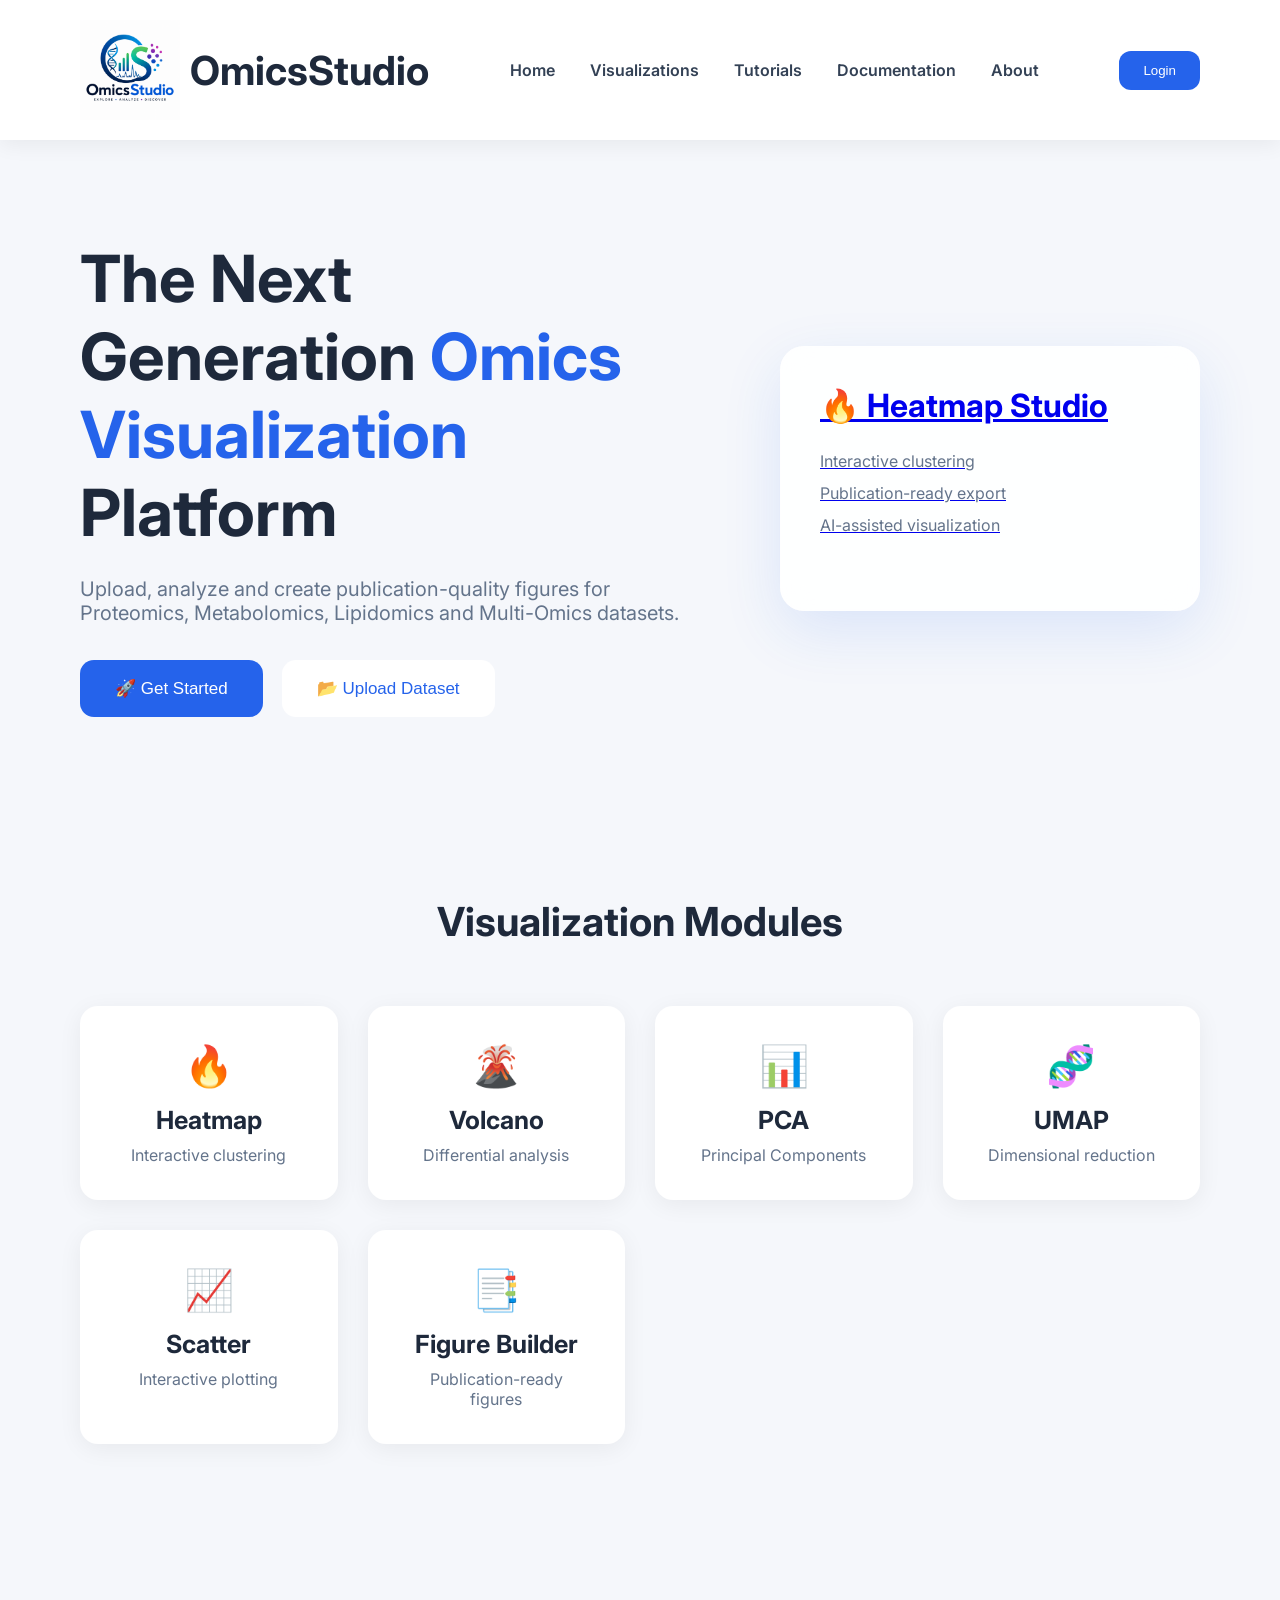
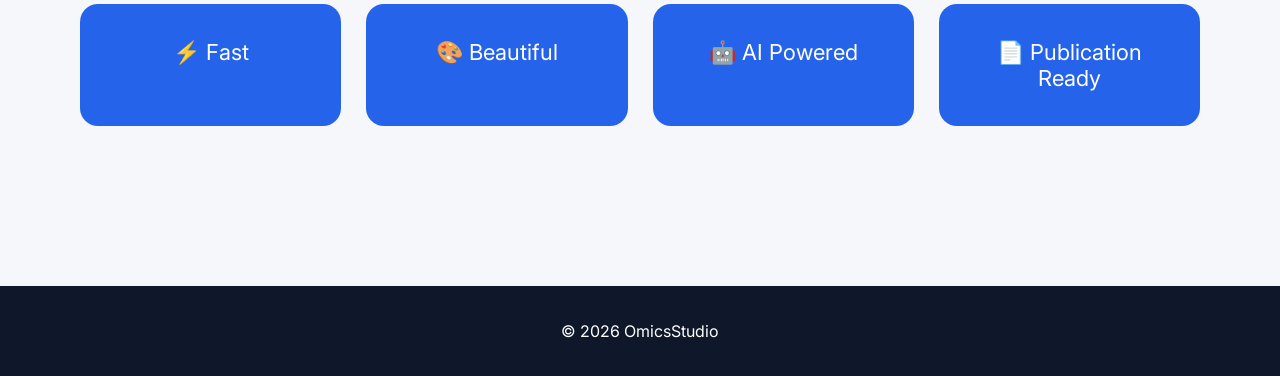
==== index.html @ daa8c95d "Build OmicsStudio heatmap platform" ====
<!DOCTYPE html>
<html lang="en">

<head>

    <meta charset="UTF-8">

    <meta name="viewport" content="width=device-width, initial-scale=1.0">

    <title>OmicsStudio</title>

    <!-- Font -->

    <link rel="preconnect" href="https://fonts.googleapis.com">

    <link rel="preconnect" href="https://fonts.gstatic.com" crossorigin>

    <link href="https://fonts.googleapis.com/css2?family=Inter:wght@300;400;500;600;700;800&display=swap" rel="stylesheet">

    <!-- CSS -->

    <link rel="stylesheet" href="css/main.css">

</head>

<body>

<!-- ================= NAVBAR ================= -->

<header>

    <div class="logo">
    <img src="assets/logos/logo.png" alt="OmicsStudio">
    <span>OmicsStudio</span>
</div>

    <nav>

        <a href="#">Home</a>

        <a href="#">Visualizations</a>

        <a href="#">Tutorials</a>

        <a href="#">Documentation</a>

        <a href="#">About</a>

    </nav>

    <div class="nav-buttons">

        <button class="login">Login</button>

    </div>

</header>


<!-- ================= HERO ================= -->

<section class="hero">

    <div class="hero-left">

        <h1>

            The Next Generation

            <span>Omics Visualization</span>

            Platform

        </h1>

        <p>

            Upload, analyze and create publication-quality figures
            for Proteomics, Metabolomics, Lipidomics and Multi-Omics
            datasets.

        </p>

        <div class="hero-buttons">

            <button class="primary">

                🚀 Get Started

            </button>

            <button class="secondary">

                📂 Upload Dataset

            </button>

        </div>

    </div>

        <a href="pages/heatmap.html" class="hero-card">

    <h2>

        🔥 Heatmap Studio

    </h2>

    <p>

        Interactive clustering

        <br>
        Publication-ready export

        <br>
        AI-assisted visualization

    </p>

</a>

    </div>

</section>


<!-- ================= MODULES ================= -->

<section class="modules">

<h2>

Visualization Modules

</h2>

<div class="grid">

<div class="module">

🔥

<h3>Heatmap</h3>

<p>

Interactive clustering

</p>

</div>

<div class="module">

🌋

<h3>Volcano</h3>

<p>

Differential analysis

</p>

</div>

<div class="module">

📊

<h3>PCA</h3>

<p>

Principal Components

</p>

</div>

<div class="module">

🧬

<h3>UMAP</h3>

<p>

Dimensional reduction

</p>

</div>

<div class="module">

📈

<h3>Scatter</h3>

<p>

Interactive plotting

</p>

</div>

<div class="module">

📑

<h3>Figure Builder</h3>

<p>

Publication-ready figures

</p>

</div>

</div>

</section>


<!-- ================= FEATURES ================= -->

<section class="features">

<div class="feature">

⚡ Fast

</div>

<div class="feature">

🎨 Beautiful

</div>

<div class="feature">

🤖 AI Powered

</div>

<div class="feature">

📄 Publication Ready

</div>

</section>


<!-- ================= FOOTER ================= -->

<footer>

© 2026 OmicsStudio

</footer>

<script src="js/core/app.js"></script>

</body>

</html>
---- css/main.css ----
*{

margin:0;

padding:0;

box-sizing:border-box;

}

body{

font-family:'Inter',sans-serif;

background:#f5f7fb;

color:#1e293b;

}

header{

display:flex;

justify-content:space-between;

align-items:center;

padding:20px 80px;

background:white;

box-shadow:0 5px 20px rgba(0,0,0,.06);

position:sticky;

top:0;

z-index:999;

}

.logo {
    display: flex;
    align-items: center;
    gap: 10px;
    font-size: 40px;
    font-weight: 700;
}

.logo img {
    width: 100px;
    height: 100px;
    object-fit: contain;
}

nav{

display:flex;

gap:35px;

}

nav a{

text-decoration:none;

color:#334155;

font-weight:600;

}

nav a:hover{

color:#2563eb;

}

.login{

background:#2563eb;

color:white;

border:none;

padding:12px 24px;

border-radius:12px;

cursor:pointer;

}

.hero{

display:flex;

justify-content:space-between;

align-items:center;

padding:100px 80px;

}

.hero-left{

width:55%;

}

.hero-left h1{

font-size:65px;

line-height:1.2;

margin-bottom:25px;

}

.hero-left span{

color:#2563eb;

}

.hero-left p{

font-size:20px;

color:#64748b;

margin-bottom:35px;

}

.hero-buttons button{

padding:18px 35px;

margin-right:15px;

border:none;

border-radius:14px;

cursor:pointer;

font-size:17px;

}

.primary{

background:#2563eb;

color:white;

}

.secondary{

background:white;

border:2px solid #2563eb;

color:#2563eb;

}

/* ===========================
   HERO CARD
=========================== */

.hero-card{

    width:420px;

    padding:40px;

    border-radius:24px;

    background:rgba(255,255,255,.9);

    backdrop-filter:blur(15px);

    box-shadow:
        0 20px 60px rgba(37,99,235,.12);

    transition:.35s;

}

.hero-card:hover{

    transform:translateY(-8px);

    box-shadow:
        0 30px 70px rgba(37,99,235,.20);

}

.hero-card h2{

    font-size:32px;

    margin-bottom:20px;

}

.hero-card p{

    color:#64748b;

    line-height:2;

    margin-bottom:30px;

}

.hero-card .primary{

    display:inline-block;

    text-decoration:none;

    padding:14px 24px;

}



/******

*********************/

.modules{

padding:80px;

}

.modules h2{

text-align:center;

font-size:40px;

margin-bottom:60px;

}

.grid{

display:grid;

grid-template-columns:repeat(auto-fit,minmax(250px,1fr));

gap:30px;

}

.module{

background:white;

padding:35px;

border-radius:18px;

text-align:center;

font-size:40px;

box-shadow:0 5px 25px rgba(0,0,0,.06);

transition:.3s;

cursor:pointer;

}

.module:hover{

transform:translateY(-10px);

}

.module h3{

font-size:25px;

margin-top:15px;

}

.module p{

font-size:16px;

color:#64748b;

margin-top:10px;

}

.features{

display:grid;

grid-template-columns:repeat(4,1fr);

padding:80px;

gap:25px;

}

.feature{

background:#2563eb;

color:white;

padding:35px;

text-align:center;

font-size:22px;

border-radius:18px;

}

footer{

padding:35px;

text-align:center;

background:#0f172a;

color:white;

margin-top:80px;

}

.dashboard{

display:grid;

grid-template-columns:340px 1fr;

gap:30px;

margin-top:40px;

}

.left-panel{

display:flex;

flex-direction:column;

gap:25px;

}

.right-panel{

display:flex;

flex-direction:column;

gap:25px;

}

.card{

background:white;

padding:25px;

border-radius:18px;

box-shadow:0 10px 30px rgba(0,0,0,.08);

}

.card h2{

margin-bottom:20px;

}

.upload-area{

border:2px dashed #cbd5e1;

padding:35px;

border-radius:16px;

text-align:center;

}

.upload-icon{

font-size:60px;

margin-bottom:15px;

}

.upload-area input{

margin:20px 0;

width:100%;

}

.demo-btn{

margin-top:20px;

width:100%;

}

.recent-list{

list-style:none;

}

.recent-list li{

padding:12px;

border-bottom:1px solid #e5e7eb;

color:#475569;

}

.dataset-info{

display:grid;

grid-template-columns:repeat(4,1fr);

gap:20px;

text-align:center;

}

.dataset-info div{

background:#f8fafc;

padding:20px;

border-radius:12px;

}

.preview-table {
    width: 100%;
    max-height: 500px;
    overflow-y: auto;
    overflow-x: auto;
    border: 1px solid #e2e8f0;
    border-radius: 10px;
}

.preview-table table {
    width: max-content;
    min-width: 100%;
    border-collapse: collapse;
}

.preview-table th,
.preview-table td {
    padding: 10px 14px;
    white-space: nowrap;
    border-bottom: 1px solid #e2e8f0;
}

.preview-table th {
    position: sticky;
    top: 0;
    background: white;
    z-index: 2;
}

.continue-section{
    margin-top:30px;
    display:flex;
    justify-content:flex-end;
}

.generate-btn{
    background:#2563eb;
    color:white;
    border:none;
    padding:16px 35px;
    border-radius:12px;
    cursor:pointer;
    font-size:18px;
    font-weight:600;
    transition:.3s;
}

.generate-btn:hover{
    background:#1d4ed8;
}

.heatmap-card{
    margin-top:30px;
}

#heatmapPlot{
    width:100%;
    height:700px;
}

.builder{

display:grid;

grid-template-columns:320px 1fr;

gap:30px;

padding:40px 60px;

}

.left-tools{

display:flex;

flex-direction:column;

gap:20px;

}

.tool-card{

background:white;

padding:20px;

border-radius:16px;

box-shadow:0 5px 20px rgba(0,0,0,.08);

}

.tool-card h3{

margin-bottom:15px;

}

.tool-card select{

width:100%;

padding:12px;

border-radius:10px;

border:1px solid #d1d5db;

}

.tool-card button{

margin-top:10px;

padding:10px 18px;

border:none;

background:#2563eb;

color:white;

border-radius:10px;

cursor:pointer;

margin-right:8px;

}

.viewer{

background:white;

border-radius:20px;

box-shadow:0 5px 25px rgba(0,0,0,.08);

overflow:hidden;

}

.viewer-toolbar{

display:flex;

gap:10px;

padding:15px;

background:#f8fafc;

border-bottom:1px solid #e5e7eb;

}

.viewer-toolbar button{

padding:10px 18px;

border:none;

background:#2563eb;

color:white;

border-radius:8px;

cursor:pointer;

}

#heatmapViewer{

height:850px;

display:flex;

align-items:center;

justify-content:center;

font-size:28px;

color:#94a3b8;

}

.paste-section {
    margin-top: 20px;
    text-align: center;
}

.paste-section p {
    color: #64748b;
    margin-bottom: 10px;
}

#pasteData {
    width: 100%;
    min-height: 180px;
    padding: 14px;
    border: 1px solid #cbd5e1;
    border-radius: 10px;
    resize: vertical;
    font-family: monospace;
    font-size: 14px;
    box-sizing: border-box;
}

#loadPasteBtn {
    margin-top: 12px;
    padding: 10px 18px;
    border: none;
    border-radius: 8px;
    cursor: pointer;
}

#heatmapPlot {
    width: 50%;
    margin: 0 Center;
}

/* =======================================
   COLOR PALETTE SELECTOR
======================================= */

.palette-selector {
    display: flex;
    align-items: center;
    gap: 8px;
}


.palette-dropdown {
    position: relative;
    width: 220px;
}


.palette-selected {
    width: 100%;
    height: 36px;

    display: flex;
    align-items: center;
    gap: 10px;

    padding: 5px 10px;

    background: white;

    border: 1px solid #ccc;
    border-radius: 6px;

    cursor: pointer;

    font-size: 13px;
}


.palette-selected:hover {
    border-color: #888;
}


.palette-arrow {
    margin-left: auto;
    font-size: 10px;
}


.palette-preview {
    width: 70px;
    height: 14px;

    display: inline-block;

    border-radius: 3px;

    flex-shrink: 0;
}


.palette-menu {
    position: absolute;

    top: calc(100% + 4px);
    left: 0;

    width: 260px;

    max-height: 400px;

    overflow-y: auto;

    background: white;

    border: 1px solid #ccc;

    border-radius: 7px;

    box-shadow:
        0 6px 20px rgba(0,0,0,0.15);

    padding: 6px;

    z-index: 9999;

    display: none;
}


.palette-menu.show {
    display: block;
}


.palette-group-title {
    font-size: 11px;

    font-weight: 600;

    color: #777;

    padding:
        8px
        8px
        5px;

    text-transform: uppercase;
}


.palette-option {
    display: flex;

    align-items: center;

    gap: 10px;

    padding: 7px 8px;

    border-radius: 5px;

    cursor: pointer;

    font-size: 13px;
}


.palette-option:hover {
    background: #f2f2f2;
}


/* =======================================
   PALETTE COLORS
======================================= */

.palette-RdBu {
    background:
        linear-gradient(
            to right,
            #67001f,
            #f7f7f7,
            #053061
        );
}


.palette-RdYlBu {
    background:
        linear-gradient(
            to right,
            #d73027,
            #ffffbf,
            #2166ac
        );
}


.palette-BlueYellowRed {
    background:
        linear-gradient(
            to right,
            #0066ff,
            #ffff00,
            #ff0000
        );
}


.palette-PurpleYellowGreen {
    background:
        linear-gradient(
            to right,
            #7b2cff,
            #ffff00,
            #00a651
        );
}


.palette-BlueOrange {
    background:
        linear-gradient(
            to right,
            #0057ff,
            #ffffff,
            #ff4500
        );
}


.palette-PinkGreen {
    background:
        linear-gradient(
            to right,
            #d000ff,
            #ffffff,
            #00a651
        );
}


.palette-RedCyan {
    background:
        linear-gradient(
            to right,
            #e60000,
            #ffffff,
            #00a6a6
        );
}


.palette-MagentaGreen {
    background:
        linear-gradient(
            to right,
            #cc00ff,
            #ffffff,
            #00aa00
        );
}


.palette-TealOrange {
    background:
        linear-gradient(
            to right,
            #008c95,
            #ffffff,
            #ff6600
        );
}


.palette-VioletOrange {
    background:
        linear-gradient(
            to right,
            #5e00ff,
            #ffffff,
            #ff4500
        );
}


.palette-Viridis {
    background:
        linear-gradient(
            to right,
            #440154,
            #21918c,
            #fde725
        );
}


.palette-Plasma {
    background:
        linear-gradient(
            to right,
            #0d0887,
            #cc4778,
            #f0f921
        );
}


.palette-Inferno {
    background:
        linear-gradient(
            to right,
            #000004,
            #bc3754,
            #fcffa4
        );
}


.palette-Magma {
    background:
        linear-gradient(
            to right,
            #000004,
            #b73779,
            #fcfdbf
        );
}


.palette-Cividis {
    background:
        linear-gradient(
            to right,
            #00204c,
            #7c7b78,
            #fee838
        );
}
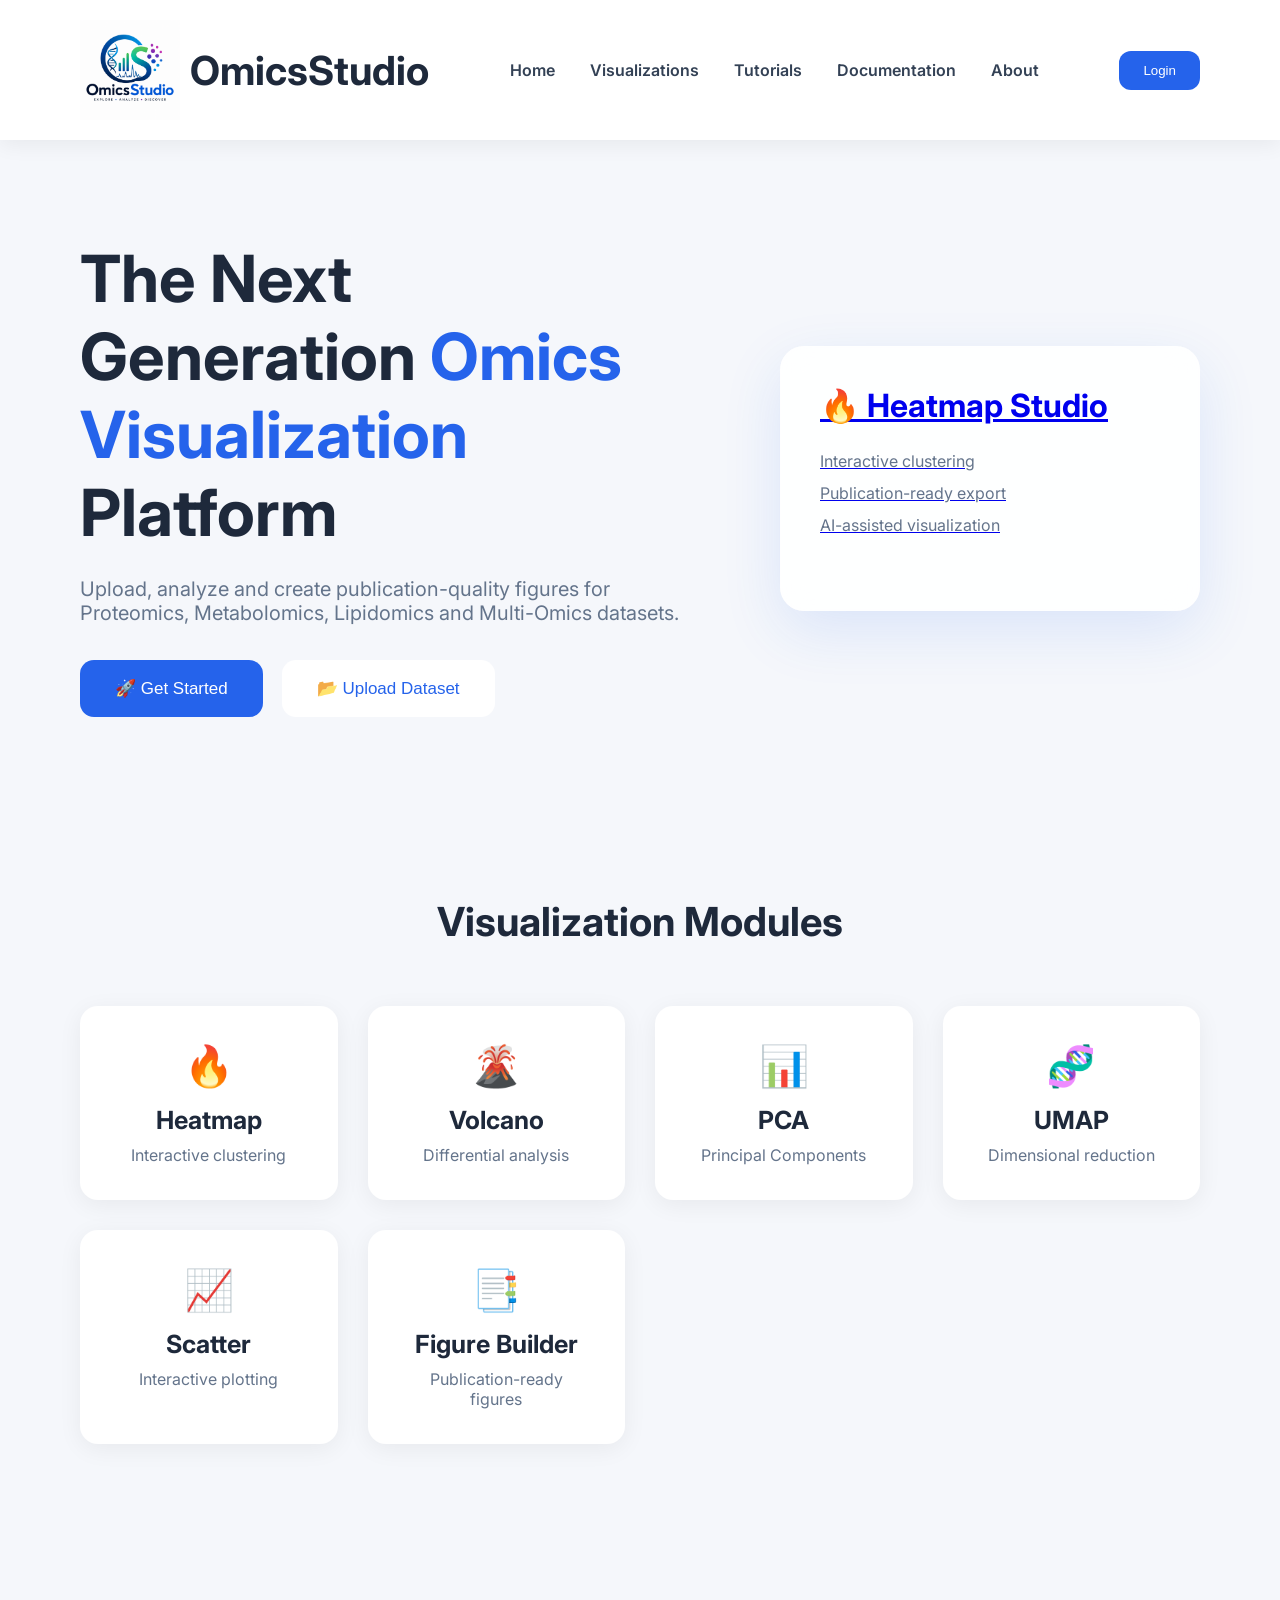
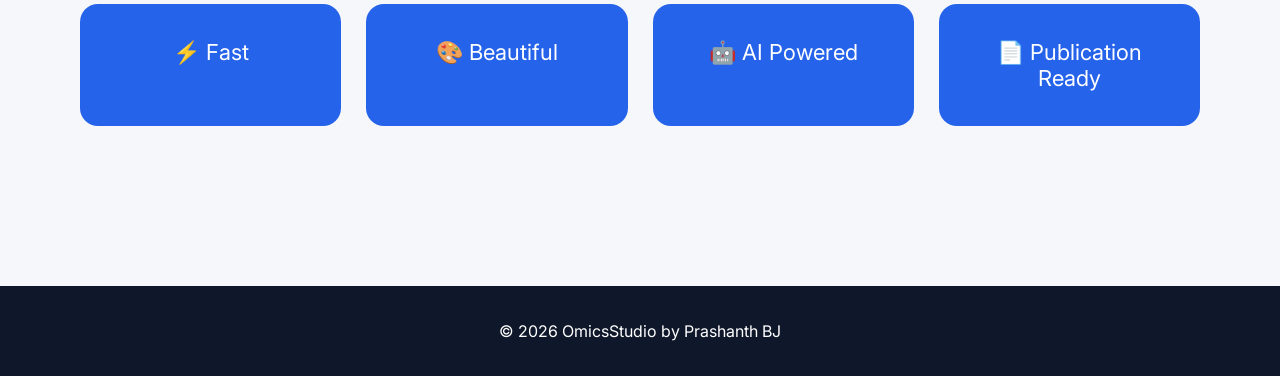
==== commit f2425c44: "Update index.html" ====
--- a/index.html
+++ b/index.html
@@ -1,273 +1,273 @@
-<!DOCTYPE html>
-<html lang="en">
-
-<head>
-
-    <meta charset="UTF-8">
-
-    <meta name="viewport" content="width=device-width, initial-scale=1.0">
-
-    <title>OmicsStudio</title>
-
-    <!-- Font -->
-
-    <link rel="preconnect" href="https://fonts.googleapis.com">
-
-    <link rel="preconnect" href="https://fonts.gstatic.com" crossorigin>
-
-    <link href="https://fonts.googleapis.com/css2?family=Inter:wght@300;400;500;600;700;800&display=swap" rel="stylesheet">
-
-    <!-- CSS -->
-
-    <link rel="stylesheet" href="css/main.css">
-
-</head>
-
-<body>
-
-<!-- ================= NAVBAR ================= -->
-
-<header>
-
-    <div class="logo">
-    <img src="assets/logos/logo.png" alt="OmicsStudio">
-    <span>OmicsStudio</span>
-</div>
-
-    <nav>
-
-        <a href="#">Home</a>
-
-        <a href="#">Visualizations</a>
-
-        <a href="#">Tutorials</a>
-
-        <a href="#">Documentation</a>
-
-        <a href="#">About</a>
-
-    </nav>
-
-    <div class="nav-buttons">
-
-        <button class="login">Login</button>
-
-    </div>
-
-</header>
-
-
-<!-- ================= HERO ================= -->
-
-<section class="hero">
-
-    <div class="hero-left">
-
-        <h1>
-
-            The Next Generation
-
-            <span>Omics Visualization</span>
-
-            Platform
-
-        </h1>
-
-        <p>
-
-            Upload, analyze and create publication-quality figures
-            for Proteomics, Metabolomics, Lipidomics and Multi-Omics
-            datasets.
-
-        </p>
-
-        <div class="hero-buttons">
-
-            <button class="primary">
-
-                🚀 Get Started
-
-            </button>
-
-            <button class="secondary">
-
-                📂 Upload Dataset
-
-            </button>
-
-        </div>
-
-    </div>
-
-        <a href="pages/heatmap.html" class="hero-card">
-
-    <h2>
-
-        🔥 Heatmap Studio
-
-    </h2>
-
-    <p>
-
-        Interactive clustering
-
-        <br>
-        Publication-ready export
-
-        <br>
-        AI-assisted visualization
-
-    </p>
-
-</a>
-
-    </div>
-
-</section>
-
-
-<!-- ================= MODULES ================= -->
-
-<section class="modules">
-
-<h2>
-
-Visualization Modules
-
-</h2>
-
-<div class="grid">
-
-<div class="module">
-
-🔥
-
-<h3>Heatmap</h3>
-
-<p>
-
-Interactive clustering
-
-</p>
-
-</div>
-
-<div class="module">
-
-🌋
-
-<h3>Volcano</h3>
-
-<p>
-
-Differential analysis
-
-</p>
-
-</div>
-
-<div class="module">
-
-📊
-
-<h3>PCA</h3>
-
-<p>
-
-Principal Components
-
-</p>
-
-</div>
-
-<div class="module">
-
-🧬
-
-<h3>UMAP</h3>
-
-<p>
-
-Dimensional reduction
-
-</p>
-
-</div>
-
-<div class="module">
-
-📈
-
-<h3>Scatter</h3>
-
-<p>
-
-Interactive plotting
-
-</p>
-
-</div>
-
-<div class="module">
-
-📑
-
-<h3>Figure Builder</h3>
-
-<p>
-
-Publication-ready figures
-
-</p>
-
-</div>
-
-</div>
-
-</section>
-
-
-<!-- ================= FEATURES ================= -->
-
-<section class="features">
-
-<div class="feature">
-
-⚡ Fast
-
-</div>
-
-<div class="feature">
-
-🎨 Beautiful
-
-</div>
-
-<div class="feature">
-
-🤖 AI Powered
-
-</div>
-
-<div class="feature">
-
-📄 Publication Ready
-
-</div>
-
-</section>
-
-
-<!-- ================= FOOTER ================= -->
-
-<footer>
-
-© 2026 OmicsStudio
-
-</footer>
-
-<script src="js/core/app.js"></script>
-
-</body>
-
-</html>+<!DOCTYPE html>
+<html lang="en">
+
+<head>
+
+    <meta charset="UTF-8">
+
+    <meta name="viewport" content="width=device-width, initial-scale=1.0">
+
+    <title>OmicsStudio</title>
+
+    <!-- Font -->
+
+    <link rel="preconnect" href="https://fonts.googleapis.com">
+
+    <link rel="preconnect" href="https://fonts.gstatic.com" crossorigin>
+
+    <link href="https://fonts.googleapis.com/css2?family=Inter:wght@300;400;500;600;700;800&display=swap" rel="stylesheet">
+
+    <!-- CSS -->
+
+    <link rel="stylesheet" href="css/main.css">
+
+</head>
+
+<body>
+
+<!-- ================= NAVBAR ================= -->
+
+<header>
+
+    <div class="logo">
+    <img src="assets/logos/logo.png" alt="OmicsStudio">
+    <span>OmicsStudio</span>
+</div>
+
+    <nav>
+
+        <a href="#">Home</a>
+
+        <a href="#">Visualizations</a>
+
+        <a href="#">Tutorials</a>
+
+        <a href="#">Documentation</a>
+
+        <a href="#">About</a>
+
+    </nav>
+
+    <div class="nav-buttons">
+
+        <button class="login">Login</button>
+
+    </div>
+
+</header>
+
+
+<!-- ================= HERO ================= -->
+
+<section class="hero">
+
+    <div class="hero-left">
+
+        <h1>
+
+            The Next Generation
+
+            <span>Omics Visualization</span>
+
+            Platform
+
+        </h1>
+
+        <p>
+
+            Upload, analyze and create publication-quality figures
+            for Proteomics, Metabolomics, Lipidomics and Multi-Omics
+            datasets.
+
+        </p>
+
+        <div class="hero-buttons">
+
+            <button class="primary">
+
+                🚀 Get Started
+
+            </button>
+
+            <button class="secondary">
+
+                📂 Upload Dataset
+
+            </button>
+
+        </div>
+
+    </div>
+
+        <a href="pages/heatmap.html" class="hero-card">
+
+    <h2>
+
+        🔥 Heatmap Studio
+
+    </h2>
+
+    <p>
+
+        Interactive clustering
+
+        <br>
+        Publication-ready export
+
+        <br>
+        AI-assisted visualization
+
+    </p>
+
+</a>
+
+    </div>
+
+</section>
+
+
+<!-- ================= MODULES ================= -->
+
+<section class="modules">
+
+<h2>
+
+Visualization Modules
+
+</h2>
+
+<div class="grid">
+
+<div class="module">
+
+🔥
+
+<h3>Heatmap</h3>
+
+<p>
+
+Interactive clustering
+
+</p>
+
+</div>
+
+<div class="module">
+
+🌋
+
+<h3>Volcano</h3>
+
+<p>
+
+Differential analysis
+
+</p>
+
+</div>
+
+<div class="module">
+
+📊
+
+<h3>PCA</h3>
+
+<p>
+
+Principal Components
+
+</p>
+
+</div>
+
+<div class="module">
+
+🧬
+
+<h3>UMAP</h3>
+
+<p>
+
+Dimensional reduction
+
+</p>
+
+</div>
+
+<div class="module">
+
+📈
+
+<h3>Scatter</h3>
+
+<p>
+
+Interactive plotting
+
+</p>
+
+</div>
+
+<div class="module">
+
+📑
+
+<h3>Figure Builder</h3>
+
+<p>
+
+Publication-ready figures
+
+</p>
+
+</div>
+
+</div>
+
+</section>
+
+
+<!-- ================= FEATURES ================= -->
+
+<section class="features">
+
+<div class="feature">
+
+⚡ Fast
+
+</div>
+
+<div class="feature">
+
+🎨 Beautiful
+
+</div>
+
+<div class="feature">
+
+🤖 AI Powered
+
+</div>
+
+<div class="feature">
+
+📄 Publication Ready
+
+</div>
+
+</section>
+
+
+<!-- ================= FOOTER ================= -->
+
+<footer>
+
+© 2026 OmicsStudio by Prashanth BJ
+
+</footer>
+
+<script src="js/core/app.js"></script>
+
+</body>
+
+</html>
--- a/css/main.css
+++ b/css/main.css
@@ -1,1001 +1,1001 @@
-*{
-
-margin:0;
-
-padding:0;
-
-box-sizing:border-box;
-
-}
-
-body{
-
-font-family:'Inter',sans-serif;
-
-background:#f5f7fb;
-
-color:#1e293b;
-
-}
-
-header{
-
-display:flex;
-
-justify-content:space-between;
-
-align-items:center;
-
-padding:20px 80px;
-
-background:white;
-
-box-shadow:0 5px 20px rgba(0,0,0,.06);
-
-position:sticky;
-
-top:0;
-
-z-index:999;
-
-}
-
-.logo {
-    display: flex;
-    align-items: center;
-    gap: 10px;
-    font-size: 40px;
-    font-weight: 700;
-}
-
-.logo img {
-    width: 100px;
-    height: 100px;
-    object-fit: contain;
-}
-
-nav{
-
-display:flex;
-
-gap:35px;
-
-}
-
-nav a{
-
-text-decoration:none;
-
-color:#334155;
-
-font-weight:600;
-
-}
-
-nav a:hover{
-
-color:#2563eb;
-
-}
-
-.login{
-
-background:#2563eb;
-
-color:white;
-
-border:none;
-
-padding:12px 24px;
-
-border-radius:12px;
-
-cursor:pointer;
-
-}
-
-.hero{
-
-display:flex;
-
-justify-content:space-between;
-
-align-items:center;
-
-padding:100px 80px;
-
-}
-
-.hero-left{
-
-width:55%;
-
-}
-
-.hero-left h1{
-
-font-size:65px;
-
-line-height:1.2;
-
-margin-bottom:25px;
-
-}
-
-.hero-left span{
-
-color:#2563eb;
-
-}
-
-.hero-left p{
-
-font-size:20px;
-
-color:#64748b;
-
-margin-bottom:35px;
-
-}
-
-.hero-buttons button{
-
-padding:18px 35px;
-
-margin-right:15px;
-
-border:none;
-
-border-radius:14px;
-
-cursor:pointer;
-
-font-size:17px;
-
-}
-
-.primary{
-
-background:#2563eb;
-
-color:white;
-
-}
-
-.secondary{
-
-background:white;
-
-border:2px solid #2563eb;
-
-color:#2563eb;
-
-}
-
-/* ===========================
-   HERO CARD
-=========================== */
-
-.hero-card{
-
-    width:420px;
-
-    padding:40px;
-
-    border-radius:24px;
-
-    background:rgba(255,255,255,.9);
-
-    backdrop-filter:blur(15px);
-
-    box-shadow:
-        0 20px 60px rgba(37,99,235,.12);
-
-    transition:.35s;
-
-}
-
-.hero-card:hover{
-
-    transform:translateY(-8px);
-
-    box-shadow:
-        0 30px 70px rgba(37,99,235,.20);
-
-}
-
-.hero-card h2{
-
-    font-size:32px;
-
-    margin-bottom:20px;
-
-}
-
-.hero-card p{
-
-    color:#64748b;
-
-    line-height:2;
-
-    margin-bottom:30px;
-
-}
-
-.hero-card .primary{
-
-    display:inline-block;
-
-    text-decoration:none;
-
-    padding:14px 24px;
-
-}
-
-
-
-/******
-
-*********************/
-
-.modules{
-
-padding:80px;
-
-}
-
-.modules h2{
-
-text-align:center;
-
-font-size:40px;
-
-margin-bottom:60px;
-
-}
-
-.grid{
-
-display:grid;
-
-grid-template-columns:repeat(auto-fit,minmax(250px,1fr));
-
-gap:30px;
-
-}
-
-.module{
-
-background:white;
-
-padding:35px;
-
-border-radius:18px;
-
-text-align:center;
-
-font-size:40px;
-
-box-shadow:0 5px 25px rgba(0,0,0,.06);
-
-transition:.3s;
-
-cursor:pointer;
-
-}
-
-.module:hover{
-
-transform:translateY(-10px);
-
-}
-
-.module h3{
-
-font-size:25px;
-
-margin-top:15px;
-
-}
-
-.module p{
-
-font-size:16px;
-
-color:#64748b;
-
-margin-top:10px;
-
-}
-
-.features{
-
-display:grid;
-
-grid-template-columns:repeat(4,1fr);
-
-padding:80px;
-
-gap:25px;
-
-}
-
-.feature{
-
-background:#2563eb;
-
-color:white;
-
-padding:35px;
-
-text-align:center;
-
-font-size:22px;
-
-border-radius:18px;
-
-}
-
-footer{
-
-padding:35px;
-
-text-align:center;
-
-background:#0f172a;
-
-color:white;
-
-margin-top:80px;
-
-}
-
-.dashboard{
-
-display:grid;
-
-grid-template-columns:340px 1fr;
-
-gap:30px;
-
-margin-top:40px;
-
-}
-
-.left-panel{
-
-display:flex;
-
-flex-direction:column;
-
-gap:25px;
-
-}
-
-.right-panel{
-
-display:flex;
-
-flex-direction:column;
-
-gap:25px;
-
-}
-
-.card{
-
-background:white;
-
-padding:25px;
-
-border-radius:18px;
-
-box-shadow:0 10px 30px rgba(0,0,0,.08);
-
-}
-
-.card h2{
-
-margin-bottom:20px;
-
-}
-
-.upload-area{
-
-border:2px dashed #cbd5e1;
-
-padding:35px;
-
-border-radius:16px;
-
-text-align:center;
-
-}
-
-.upload-icon{
-
-font-size:60px;
-
-margin-bottom:15px;
-
-}
-
-.upload-area input{
-
-margin:20px 0;
-
-width:100%;
-
-}
-
-.demo-btn{
-
-margin-top:20px;
-
-width:100%;
-
-}
-
-.recent-list{
-
-list-style:none;
-
-}
-
-.recent-list li{
-
-padding:12px;
-
-border-bottom:1px solid #e5e7eb;
-
-color:#475569;
-
-}
-
-.dataset-info{
-
-display:grid;
-
-grid-template-columns:repeat(4,1fr);
-
-gap:20px;
-
-text-align:center;
-
-}
-
-.dataset-info div{
-
-background:#f8fafc;
-
-padding:20px;
-
-border-radius:12px;
-
-}
-
-.preview-table {
-    width: 100%;
-    max-height: 500px;
-    overflow-y: auto;
-    overflow-x: auto;
-    border: 1px solid #e2e8f0;
-    border-radius: 10px;
-}
-
-.preview-table table {
-    width: max-content;
-    min-width: 100%;
-    border-collapse: collapse;
-}
-
-.preview-table th,
-.preview-table td {
-    padding: 10px 14px;
-    white-space: nowrap;
-    border-bottom: 1px solid #e2e8f0;
-}
-
-.preview-table th {
-    position: sticky;
-    top: 0;
-    background: white;
-    z-index: 2;
-}
-
-.continue-section{
-    margin-top:30px;
-    display:flex;
-    justify-content:flex-end;
-}
-
-.generate-btn{
-    background:#2563eb;
-    color:white;
-    border:none;
-    padding:16px 35px;
-    border-radius:12px;
-    cursor:pointer;
-    font-size:18px;
-    font-weight:600;
-    transition:.3s;
-}
-
-.generate-btn:hover{
-    background:#1d4ed8;
-}
-
-.heatmap-card{
-    margin-top:30px;
-}
-
-#heatmapPlot{
-    width:100%;
-    height:700px;
-}
-
-.builder{
-
-display:grid;
-
-grid-template-columns:320px 1fr;
-
-gap:30px;
-
-padding:40px 60px;
-
-}
-
-.left-tools{
-
-display:flex;
-
-flex-direction:column;
-
-gap:20px;
-
-}
-
-.tool-card{
-
-background:white;
-
-padding:20px;
-
-border-radius:16px;
-
-box-shadow:0 5px 20px rgba(0,0,0,.08);
-
-}
-
-.tool-card h3{
-
-margin-bottom:15px;
-
-}
-
-.tool-card select{
-
-width:100%;
-
-padding:12px;
-
-border-radius:10px;
-
-border:1px solid #d1d5db;
-
-}
-
-.tool-card button{
-
-margin-top:10px;
-
-padding:10px 18px;
-
-border:none;
-
-background:#2563eb;
-
-color:white;
-
-border-radius:10px;
-
-cursor:pointer;
-
-margin-right:8px;
-
-}
-
-.viewer{
-
-background:white;
-
-border-radius:20px;
-
-box-shadow:0 5px 25px rgba(0,0,0,.08);
-
-overflow:hidden;
-
-}
-
-.viewer-toolbar{
-
-display:flex;
-
-gap:10px;
-
-padding:15px;
-
-background:#f8fafc;
-
-border-bottom:1px solid #e5e7eb;
-
-}
-
-.viewer-toolbar button{
-
-padding:10px 18px;
-
-border:none;
-
-background:#2563eb;
-
-color:white;
-
-border-radius:8px;
-
-cursor:pointer;
-
-}
-
-#heatmapViewer{
-
-height:850px;
-
-display:flex;
-
-align-items:center;
-
-justify-content:center;
-
-font-size:28px;
-
-color:#94a3b8;
-
-}
-
-.paste-section {
-    margin-top: 20px;
-    text-align: center;
-}
-
-.paste-section p {
-    color: #64748b;
-    margin-bottom: 10px;
-}
-
-#pasteData {
-    width: 100%;
-    min-height: 180px;
-    padding: 14px;
-    border: 1px solid #cbd5e1;
-    border-radius: 10px;
-    resize: vertical;
-    font-family: monospace;
-    font-size: 14px;
-    box-sizing: border-box;
-}
-
-#loadPasteBtn {
-    margin-top: 12px;
-    padding: 10px 18px;
-    border: none;
-    border-radius: 8px;
-    cursor: pointer;
-}
-
-#heatmapPlot {
-    width: 50%;
-    margin: 0 Center;
-}
-
-/* =======================================
-   COLOR PALETTE SELECTOR
-======================================= */
-
-.palette-selector {
-    display: flex;
-    align-items: center;
-    gap: 8px;
-}
-
-
-.palette-dropdown {
-    position: relative;
-    width: 220px;
-}
-
-
-.palette-selected {
-    width: 100%;
-    height: 36px;
-
-    display: flex;
-    align-items: center;
-    gap: 10px;
-
-    padding: 5px 10px;
-
-    background: white;
-
-    border: 1px solid #ccc;
-    border-radius: 6px;
-
-    cursor: pointer;
-
-    font-size: 13px;
-}
-
-
-.palette-selected:hover {
-    border-color: #888;
-}
-
-
-.palette-arrow {
-    margin-left: auto;
-    font-size: 10px;
-}
-
-
-.palette-preview {
-    width: 70px;
-    height: 14px;
-
-    display: inline-block;
-
-    border-radius: 3px;
-
-    flex-shrink: 0;
-}
-
-
-.palette-menu {
-    position: absolute;
-
-    top: calc(100% + 4px);
-    left: 0;
-
-    width: 260px;
-
-    max-height: 400px;
-
-    overflow-y: auto;
-
-    background: white;
-
-    border: 1px solid #ccc;
-
-    border-radius: 7px;
-
-    box-shadow:
-        0 6px 20px rgba(0,0,0,0.15);
-
-    padding: 6px;
-
-    z-index: 9999;
-
-    display: none;
-}
-
-
-.palette-menu.show {
-    display: block;
-}
-
-
-.palette-group-title {
-    font-size: 11px;
-
-    font-weight: 600;
-
-    color: #777;
-
-    padding:
-        8px
-        8px
-        5px;
-
-    text-transform: uppercase;
-}
-
-
-.palette-option {
-    display: flex;
-
-    align-items: center;
-
-    gap: 10px;
-
-    padding: 7px 8px;
-
-    border-radius: 5px;
-
-    cursor: pointer;
-
-    font-size: 13px;
-}
-
-
-.palette-option:hover {
-    background: #f2f2f2;
-}
-
-
-/* =======================================
-   PALETTE COLORS
-======================================= */
-
-.palette-RdBu {
-    background:
-        linear-gradient(
-            to right,
-            #67001f,
-            #f7f7f7,
-            #053061
-        );
-}
-
-
-.palette-RdYlBu {
-    background:
-        linear-gradient(
-            to right,
-            #d73027,
-            #ffffbf,
-            #2166ac
-        );
-}
-
-
-.palette-BlueYellowRed {
-    background:
-        linear-gradient(
-            to right,
-            #0066ff,
-            #ffff00,
-            #ff0000
-        );
-}
-
-
-.palette-PurpleYellowGreen {
-    background:
-        linear-gradient(
-            to right,
-            #7b2cff,
-            #ffff00,
-            #00a651
-        );
-}
-
-
-.palette-BlueOrange {
-    background:
-        linear-gradient(
-            to right,
-            #0057ff,
-            #ffffff,
-            #ff4500
-        );
-}
-
-
-.palette-PinkGreen {
-    background:
-        linear-gradient(
-            to right,
-            #d000ff,
-            #ffffff,
-            #00a651
-        );
-}
-
-
-.palette-RedCyan {
-    background:
-        linear-gradient(
-            to right,
-            #e60000,
-            #ffffff,
-            #00a6a6
-        );
-}
-
-
-.palette-MagentaGreen {
-    background:
-        linear-gradient(
-            to right,
-            #cc00ff,
-            #ffffff,
-            #00aa00
-        );
-}
-
-
-.palette-TealOrange {
-    background:
-        linear-gradient(
-            to right,
-            #008c95,
-            #ffffff,
-            #ff6600
-        );
-}
-
-
-.palette-VioletOrange {
-    background:
-        linear-gradient(
-            to right,
-            #5e00ff,
-            #ffffff,
-            #ff4500
-        );
-}
-
-
-.palette-Viridis {
-    background:
-        linear-gradient(
-            to right,
-            #440154,
-            #21918c,
-            #fde725
-        );
-}
-
-
-.palette-Plasma {
-    background:
-        linear-gradient(
-            to right,
-            #0d0887,
-            #cc4778,
-            #f0f921
-        );
-}
-
-
-.palette-Inferno {
-    background:
-        linear-gradient(
-            to right,
-            #000004,
-            #bc3754,
-            #fcffa4
-        );
-}
-
-
-.palette-Magma {
-    background:
-        linear-gradient(
-            to right,
-            #000004,
-            #b73779,
-            #fcfdbf
-        );
-}
-
-
-.palette-Cividis {
-    background:
-        linear-gradient(
-            to right,
-            #00204c,
-            #7c7b78,
-            #fee838
-        );
+*{
+
+margin:0;
+
+padding:0;
+
+box-sizing:border-box;
+
+}
+
+body{
+
+font-family:'Inter',sans-serif;
+
+background:#f5f7fb;
+
+color:#1e293b;
+
+}
+
+header{
+
+display:flex;
+
+justify-content:space-between;
+
+align-items:center;
+
+padding:20px 80px;
+
+background:white;
+
+box-shadow:0 5px 20px rgba(0,0,0,.06);
+
+position:sticky;
+
+top:0;
+
+z-index:999;
+
+}
+
+.logo {
+    display: flex;
+    align-items: center;
+    gap: 10px;
+    font-size: 40px;
+    font-weight: 700;
+}
+
+.logo img {
+    width: 100px;
+    height: 100px;
+    object-fit: contain;
+}
+
+nav{
+
+display:flex;
+
+gap:35px;
+
+}
+
+nav a{
+
+text-decoration:none;
+
+color:#334155;
+
+font-weight:600;
+
+}
+
+nav a:hover{
+
+color:#2563eb;
+
+}
+
+.login{
+
+background:#2563eb;
+
+color:white;
+
+border:none;
+
+padding:12px 24px;
+
+border-radius:12px;
+
+cursor:pointer;
+
+}
+
+.hero{
+
+display:flex;
+
+justify-content:space-between;
+
+align-items:center;
+
+padding:100px 80px;
+
+}
+
+.hero-left{
+
+width:55%;
+
+}
+
+.hero-left h1{
+
+font-size:65px;
+
+line-height:1.2;
+
+margin-bottom:25px;
+
+}
+
+.hero-left span{
+
+color:#2563eb;
+
+}
+
+.hero-left p{
+
+font-size:20px;
+
+color:#64748b;
+
+margin-bottom:35px;
+
+}
+
+.hero-buttons button{
+
+padding:18px 35px;
+
+margin-right:15px;
+
+border:none;
+
+border-radius:14px;
+
+cursor:pointer;
+
+font-size:17px;
+
+}
+
+.primary{
+
+background:#2563eb;
+
+color:white;
+
+}
+
+.secondary{
+
+background:white;
+
+border:2px solid #2563eb;
+
+color:#2563eb;
+
+}
+
+/* ===========================
+   HERO CARD
+=========================== */
+
+.hero-card{
+
+    width:420px;
+
+    padding:40px;
+
+    border-radius:24px;
+
+    background:rgba(255,255,255,.9);
+
+    backdrop-filter:blur(15px);
+
+    box-shadow:
+        0 20px 60px rgba(37,99,235,.12);
+
+    transition:.35s;
+
+}
+
+.hero-card:hover{
+
+    transform:translateY(-8px);
+
+    box-shadow:
+        0 30px 70px rgba(37,99,235,.20);
+
+}
+
+.hero-card h2{
+
+    font-size:32px;
+
+    margin-bottom:20px;
+
+}
+
+.hero-card p{
+
+    color:#64748b;
+
+    line-height:2;
+
+    margin-bottom:30px;
+
+}
+
+.hero-card .primary{
+
+    display:inline-block;
+
+    text-decoration:none;
+
+    padding:14px 24px;
+
+}
+
+
+
+/******
+
+*********************/
+
+.modules{
+
+padding:80px;
+
+}
+
+.modules h2{
+
+text-align:center;
+
+font-size:40px;
+
+margin-bottom:60px;
+
+}
+
+.grid{
+
+display:grid;
+
+grid-template-columns:repeat(auto-fit,minmax(250px,1fr));
+
+gap:30px;
+
+}
+
+.module{
+
+background:white;
+
+padding:35px;
+
+border-radius:18px;
+
+text-align:center;
+
+font-size:40px;
+
+box-shadow:0 5px 25px rgba(0,0,0,.06);
+
+transition:.3s;
+
+cursor:pointer;
+
+}
+
+.module:hover{
+
+transform:translateY(-10px);
+
+}
+
+.module h3{
+
+font-size:25px;
+
+margin-top:15px;
+
+}
+
+.module p{
+
+font-size:16px;
+
+color:#64748b;
+
+margin-top:10px;
+
+}
+
+.features{
+
+display:grid;
+
+grid-template-columns:repeat(4,1fr);
+
+padding:80px;
+
+gap:25px;
+
+}
+
+.feature{
+
+background:#2563eb;
+
+color:white;
+
+padding:35px;
+
+text-align:center;
+
+font-size:22px;
+
+border-radius:18px;
+
+}
+
+footer{
+
+padding:35px;
+
+text-align:center;
+
+background:#0f172a;
+
+color:white;
+
+margin-top:80px;
+
+}
+
+.dashboard{
+
+display:grid;
+
+grid-template-columns:340px 1fr;
+
+gap:30px;
+
+margin-top:40px;
+
+}
+
+.left-panel{
+
+display:flex;
+
+flex-direction:column;
+
+gap:25px;
+
+}
+
+.right-panel{
+
+display:flex;
+
+flex-direction:column;
+
+gap:25px;
+
+}
+
+.card{
+
+background:white;
+
+padding:25px;
+
+border-radius:18px;
+
+box-shadow:0 10px 30px rgba(0,0,0,.08);
+
+}
+
+.card h2{
+
+margin-bottom:20px;
+
+}
+
+.upload-area{
+
+border:2px dashed #cbd5e1;
+
+padding:35px;
+
+border-radius:16px;
+
+text-align:center;
+
+}
+
+.upload-icon{
+
+font-size:60px;
+
+margin-bottom:15px;
+
+}
+
+.upload-area input{
+
+margin:20px 0;
+
+width:100%;
+
+}
+
+.demo-btn{
+
+margin-top:20px;
+
+width:100%;
+
+}
+
+.recent-list{
+
+list-style:none;
+
+}
+
+.recent-list li{
+
+padding:12px;
+
+border-bottom:1px solid #e5e7eb;
+
+color:#475569;
+
+}
+
+.dataset-info{
+
+display:grid;
+
+grid-template-columns:repeat(4,1fr);
+
+gap:20px;
+
+text-align:center;
+
+}
+
+.dataset-info div{
+
+background:#f8fafc;
+
+padding:20px;
+
+border-radius:12px;
+
+}
+
+.preview-table {
+    width: 100%;
+    max-height: 500px;
+    overflow-y: auto;
+    overflow-x: auto;
+    border: 1px solid #e2e8f0;
+    border-radius: 10px;
+}
+
+.preview-table table {
+    width: max-content;
+    min-width: 100%;
+    border-collapse: collapse;
+}
+
+.preview-table th,
+.preview-table td {
+    padding: 10px 14px;
+    white-space: nowrap;
+    border-bottom: 1px solid #e2e8f0;
+}
+
+.preview-table th {
+    position: sticky;
+    top: 0;
+    background: white;
+    z-index: 2;
+}
+
+.continue-section{
+    margin-top:30px;
+    display:flex;
+    justify-content:flex-end;
+}
+
+.generate-btn{
+    background:#2563eb;
+    color:white;
+    border:none;
+    padding:16px 35px;
+    border-radius:12px;
+    cursor:pointer;
+    font-size:18px;
+    font-weight:600;
+    transition:.3s;
+}
+
+.generate-btn:hover{
+    background:#1d4ed8;
+}
+
+.heatmap-card{
+    margin-top:30px;
+}
+
+#heatmapPlot{
+    width:100%;
+    height:700px;
+}
+
+.builder{
+
+display:grid;
+
+grid-template-columns:320px 1fr;
+
+gap:30px;
+
+padding:40px 60px;
+
+}
+
+.left-tools{
+
+display:flex;
+
+flex-direction:column;
+
+gap:20px;
+
+}
+
+.tool-card{
+
+background:white;
+
+padding:20px;
+
+border-radius:16px;
+
+box-shadow:0 5px 20px rgba(0,0,0,.08);
+
+}
+
+.tool-card h3{
+
+margin-bottom:15px;
+
+}
+
+.tool-card select{
+
+width:100%;
+
+padding:12px;
+
+border-radius:10px;
+
+border:1px solid #d1d5db;
+
+}
+
+.tool-card button{
+
+margin-top:10px;
+
+padding:10px 18px;
+
+border:none;
+
+background:#2563eb;
+
+color:white;
+
+border-radius:10px;
+
+cursor:pointer;
+
+margin-right:8px;
+
+}
+
+.viewer{
+
+background:white;
+
+border-radius:20px;
+
+box-shadow:0 5px 25px rgba(0,0,0,.08);
+
+overflow:hidden;
+
+}
+
+.viewer-toolbar{
+
+display:flex;
+
+gap:10px;
+
+padding:15px;
+
+background:#f8fafc;
+
+border-bottom:1px solid #e5e7eb;
+
+}
+
+.viewer-toolbar button{
+
+padding:10px 18px;
+
+border:none;
+
+background:#2563eb;
+
+color:white;
+
+border-radius:8px;
+
+cursor:pointer;
+
+}
+
+#heatmapViewer{
+
+height:850px;
+
+display:flex;
+
+align-items:center;
+
+justify-content:center;
+
+font-size:28px;
+
+color:#94a3b8;
+
+}
+
+.paste-section {
+    margin-top: 20px;
+    text-align: center;
+}
+
+.paste-section p {
+    color: #64748b;
+    margin-bottom: 10px;
+}
+
+#pasteData {
+    width: 100%;
+    min-height: 180px;
+    padding: 14px;
+    border: 1px solid #cbd5e1;
+    border-radius: 10px;
+    resize: vertical;
+    font-family: monospace;
+    font-size: 14px;
+    box-sizing: border-box;
+}
+
+#loadPasteBtn {
+    margin-top: 12px;
+    padding: 10px 18px;
+    border: none;
+    border-radius: 8px;
+    cursor: pointer;
+}
+
+#heatmapPlot {
+    width: 50%;
+    margin: 0 Center;
+}
+
+/* =======================================
+   COLOR PALETTE SELECTOR
+======================================= */
+
+.palette-selector {
+    display: flex;
+    align-items: center;
+    gap: 8px;
+}
+
+
+.palette-dropdown {
+    position: relative;
+    width: 220px;
+}
+
+
+.palette-selected {
+    width: 100%;
+    height: 36px;
+
+    display: flex;
+    align-items: center;
+    gap: 10px;
+
+    padding: 5px 10px;
+
+    background: white;
+
+    border: 1px solid #ccc;
+    border-radius: 6px;
+
+    cursor: pointer;
+
+    font-size: 13px;
+}
+
+
+.palette-selected:hover {
+    border-color: #888;
+}
+
+
+.palette-arrow {
+    margin-left: auto;
+    font-size: 10px;
+}
+
+
+.palette-preview {
+    width: 70px;
+    height: 14px;
+
+    display: inline-block;
+
+    border-radius: 3px;
+
+    flex-shrink: 0;
+}
+
+
+.palette-menu {
+    position: absolute;
+
+    top: calc(100% + 4px);
+    left: 0;
+
+    width: 260px;
+
+    max-height: 400px;
+
+    overflow-y: auto;
+
+    background: white;
+
+    border: 1px solid #ccc;
+
+    border-radius: 7px;
+
+    box-shadow:
+        0 6px 20px rgba(0,0,0,0.15);
+
+    padding: 6px;
+
+    z-index: 9999;
+
+    display: none;
+}
+
+
+.palette-menu.show {
+    display: block;
+}
+
+
+.palette-group-title {
+    font-size: 11px;
+
+    font-weight: 600;
+
+    color: #777;
+
+    padding:
+        8px
+        8px
+        5px;
+
+    text-transform: uppercase;
+}
+
+
+.palette-option {
+    display: flex;
+
+    align-items: center;
+
+    gap: 10px;
+
+    padding: 7px 8px;
+
+    border-radius: 5px;
+
+    cursor: pointer;
+
+    font-size: 13px;
+}
+
+
+.palette-option:hover {
+    background: #f2f2f2;
+}
+
+
+/* =======================================
+   PALETTE COLORS
+======================================= */
+
+.palette-RdBu {
+    background:
+        linear-gradient(
+            to right,
+            #67001f,
+            #f7f7f7,
+            #053061
+        );
+}
+
+
+.palette-RdYlBu {
+    background:
+        linear-gradient(
+            to right,
+            #d73027,
+            #ffffbf,
+            #2166ac
+        );
+}
+
+
+.palette-BlueYellowRed {
+    background:
+        linear-gradient(
+            to right,
+            #0066ff,
+            #ffff00,
+            #ff0000
+        );
+}
+
+
+.palette-PurpleYellowGreen {
+    background:
+        linear-gradient(
+            to right,
+            #7b2cff,
+            #ffff00,
+            #00a651
+        );
+}
+
+
+.palette-BlueOrange {
+    background:
+        linear-gradient(
+            to right,
+            #0057ff,
+            #ffffff,
+            #ff4500
+        );
+}
+
+
+.palette-PinkGreen {
+    background:
+        linear-gradient(
+            to right,
+            #d000ff,
+            #ffffff,
+            #00a651
+        );
+}
+
+
+.palette-RedCyan {
+    background:
+        linear-gradient(
+            to right,
+            #e60000,
+            #ffffff,
+            #00a6a6
+        );
+}
+
+
+.palette-MagentaGreen {
+    background:
+        linear-gradient(
+            to right,
+            #cc00ff,
+            #ffffff,
+            #00aa00
+        );
+}
+
+
+.palette-TealOrange {
+    background:
+        linear-gradient(
+            to right,
+            #008c95,
+            #ffffff,
+            #ff6600
+        );
+}
+
+
+.palette-VioletOrange {
+    background:
+        linear-gradient(
+            to right,
+            #5e00ff,
+            #ffffff,
+            #ff4500
+        );
+}
+
+
+.palette-Viridis {
+    background:
+        linear-gradient(
+            to right,
+            #440154,
+            #21918c,
+            #fde725
+        );
+}
+
+
+.palette-Plasma {
+    background:
+        linear-gradient(
+            to right,
+            #0d0887,
+            #cc4778,
+            #f0f921
+        );
+}
+
+
+.palette-Inferno {
+    background:
+        linear-gradient(
+            to right,
+            #000004,
+            #bc3754,
+            #fcffa4
+        );
+}
+
+
+.palette-Magma {
+    background:
+        linear-gradient(
+            to right,
+            #000004,
+            #b73779,
+            #fcfdbf
+        );
+}
+
+
+.palette-Cividis {
+    background:
+        linear-gradient(
+            to right,
+            #00204c,
+            #7c7b78,
+            #fee838
+        );
 }
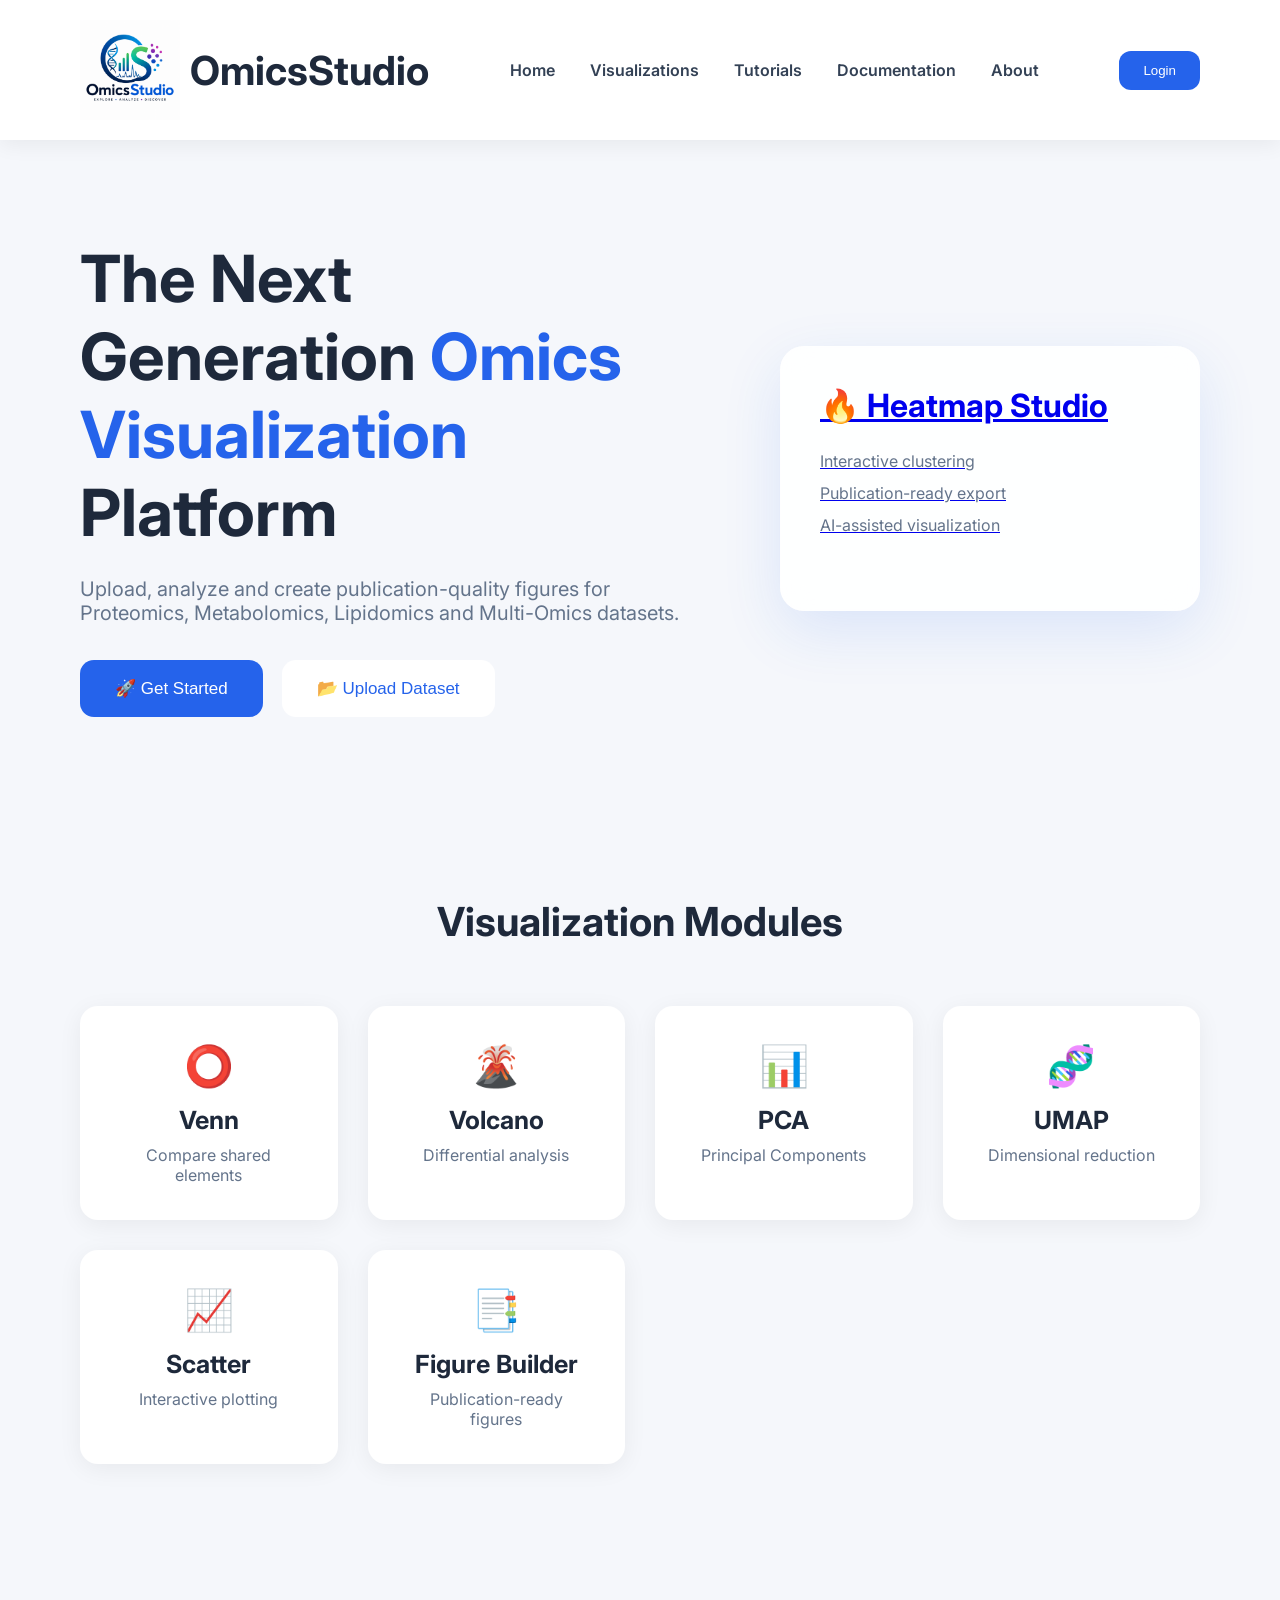
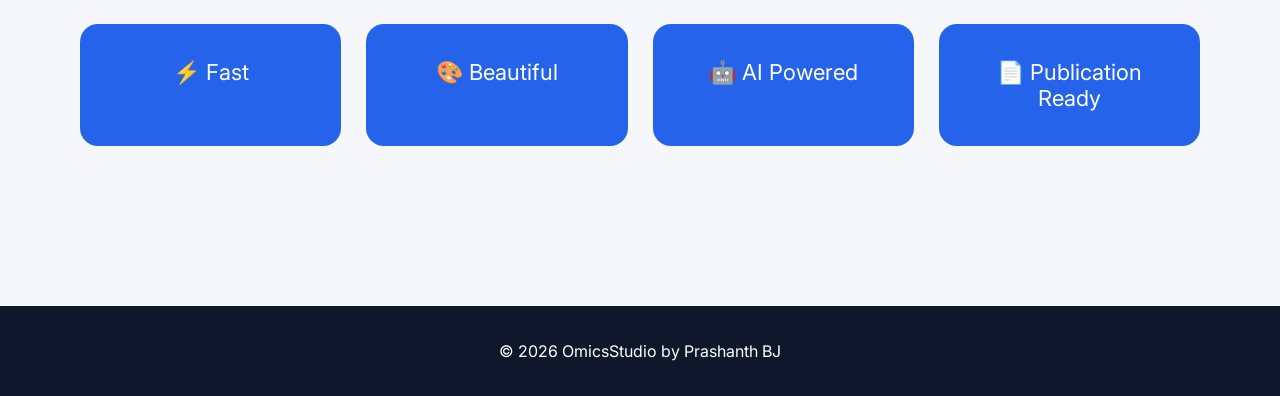
==== commit c4a01b88: "Update index.html" ====
--- a/index.html
+++ b/index.html
@@ -140,13 +140,13 @@
 
 <div class="module">
 
-🔥
-
-<h3>Heatmap</h3>
-
-<p>
-
-Interactive clustering
+⭕
+
+<h3>Venn</h3>
+
+<p>
+
+Compare shared elements
 
 </p>
 
